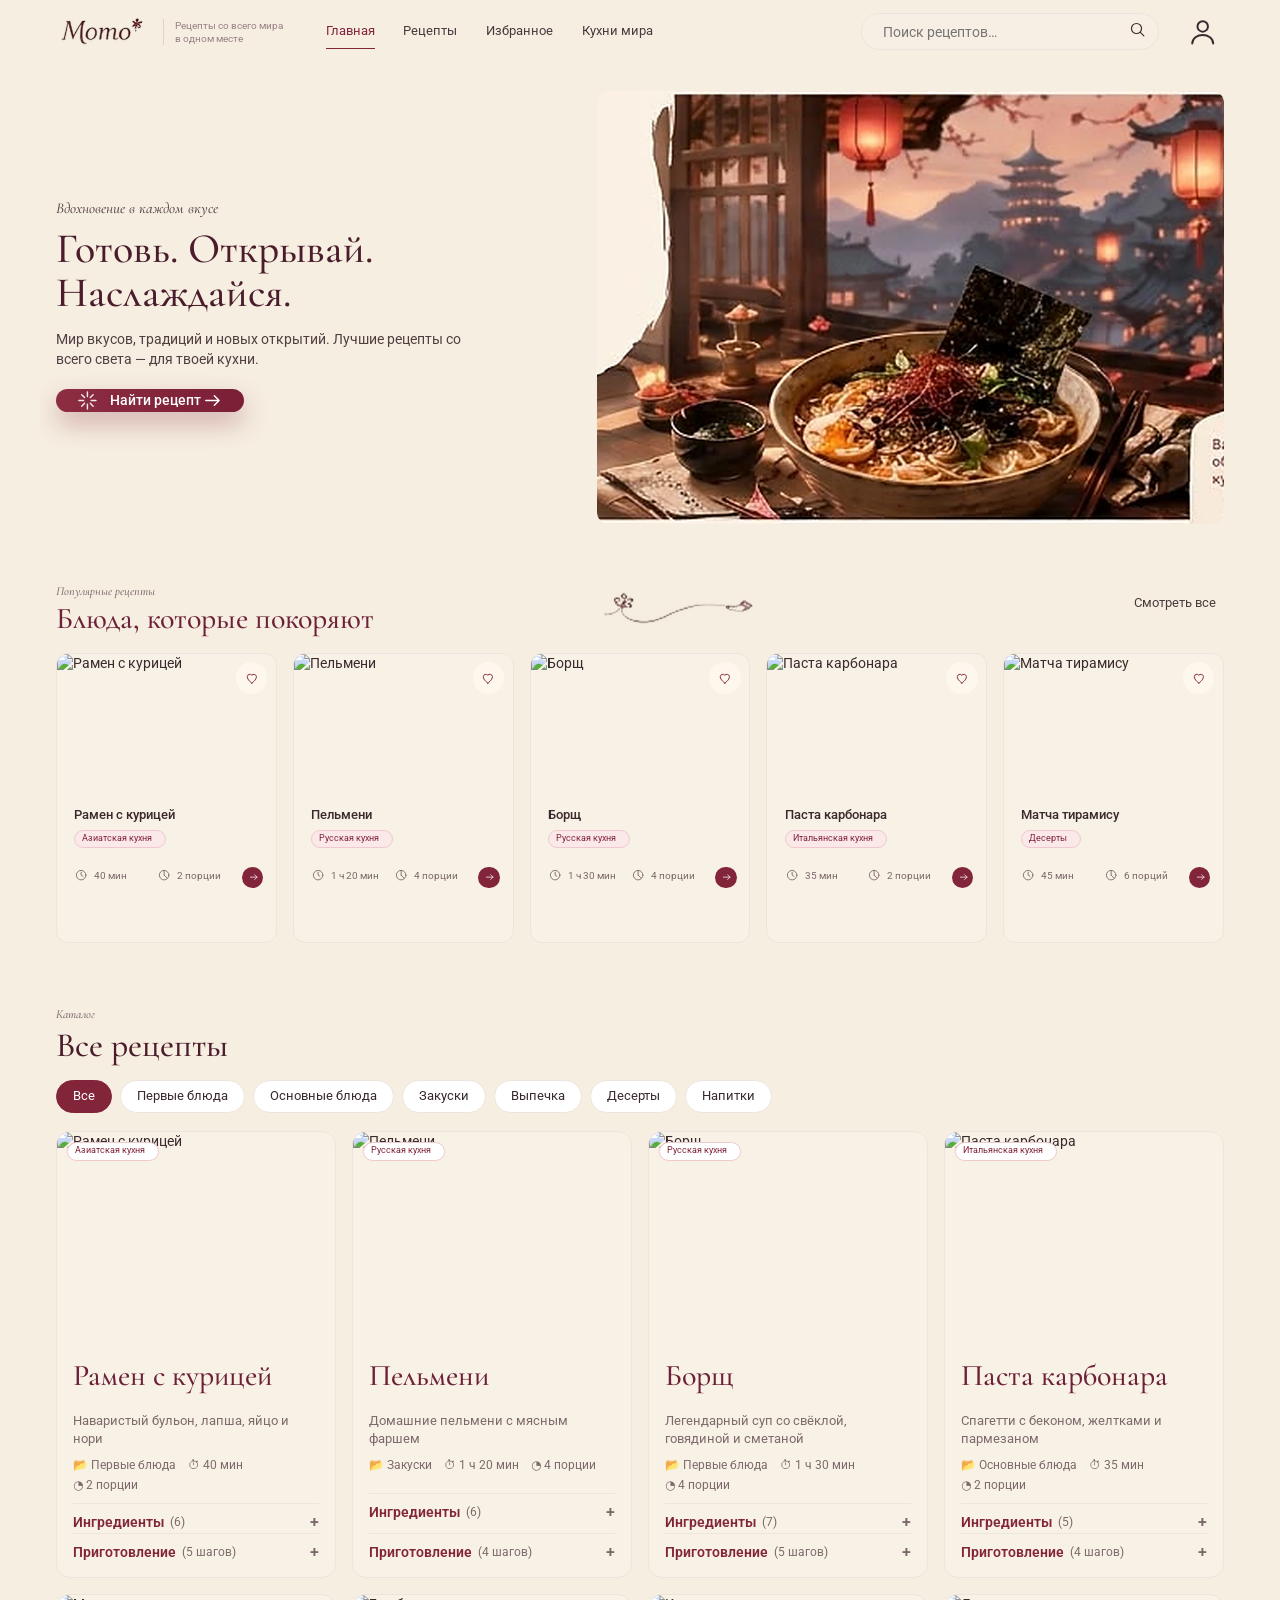
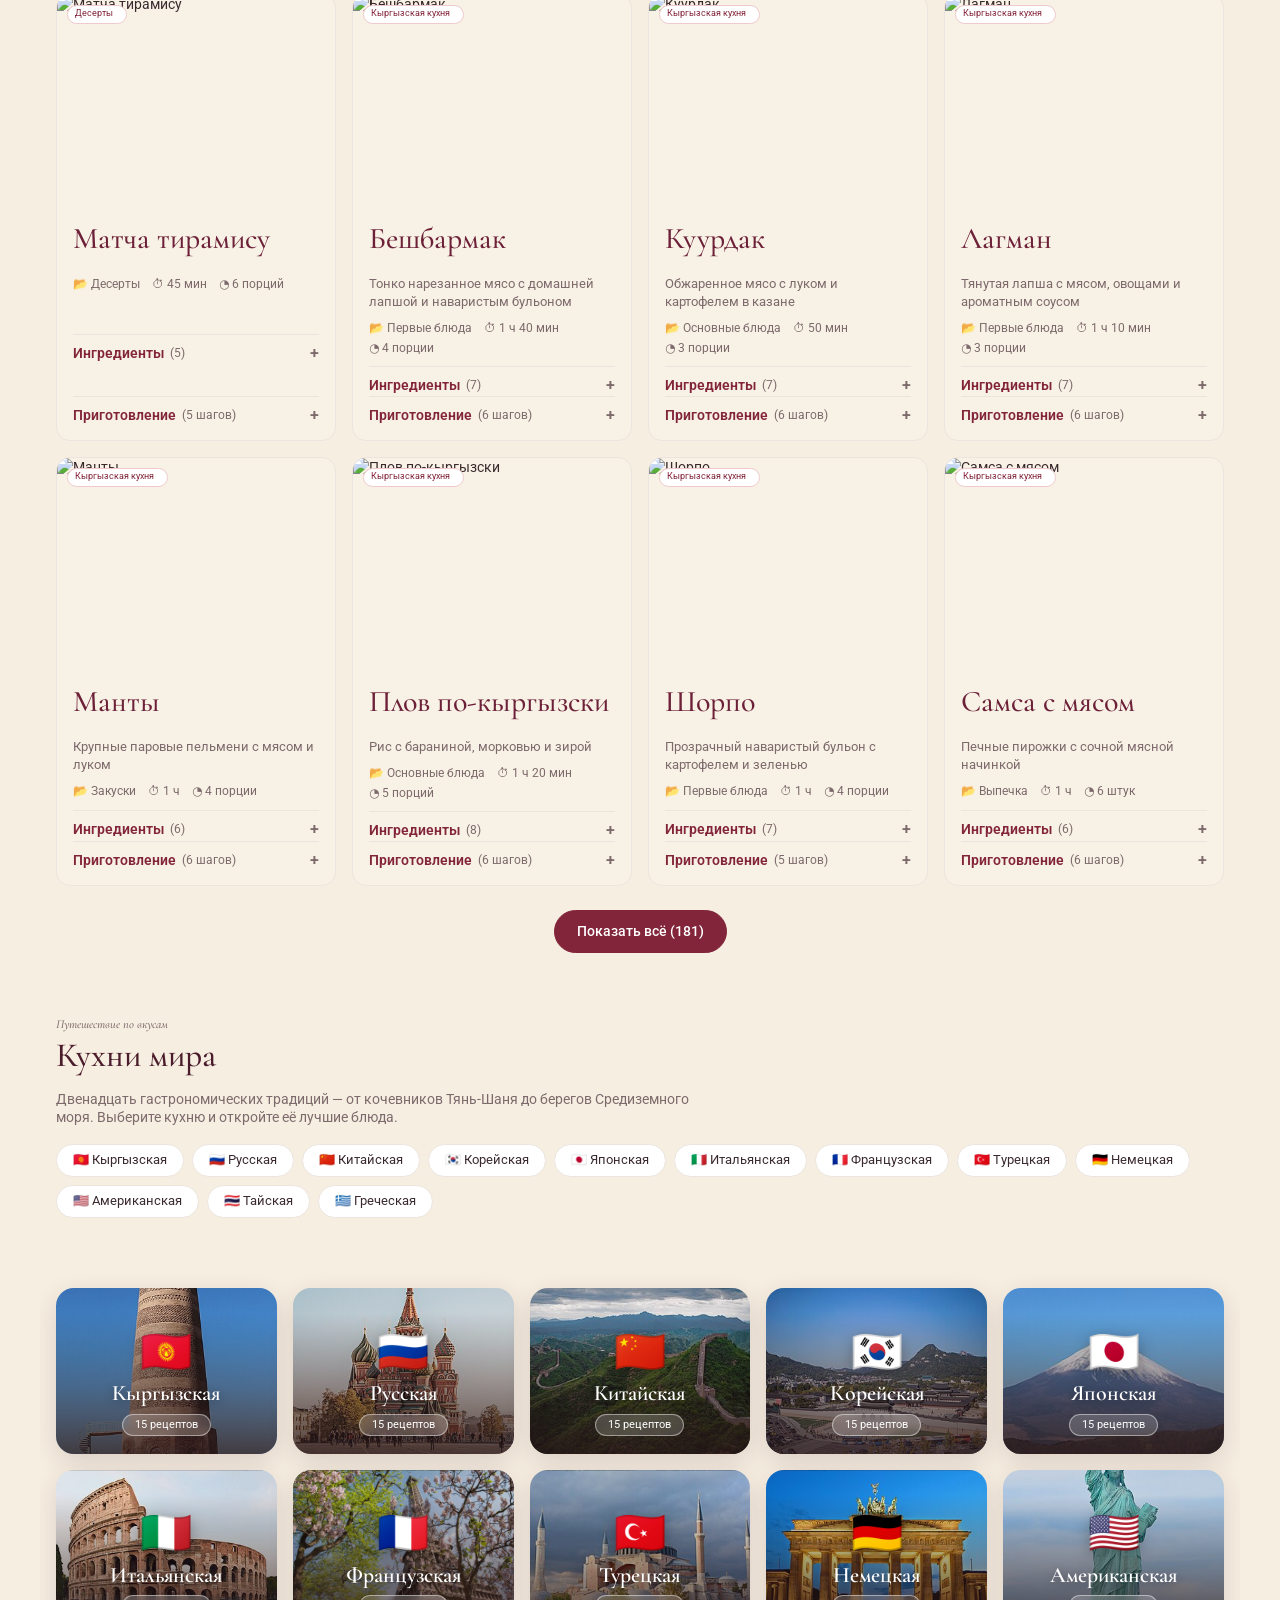
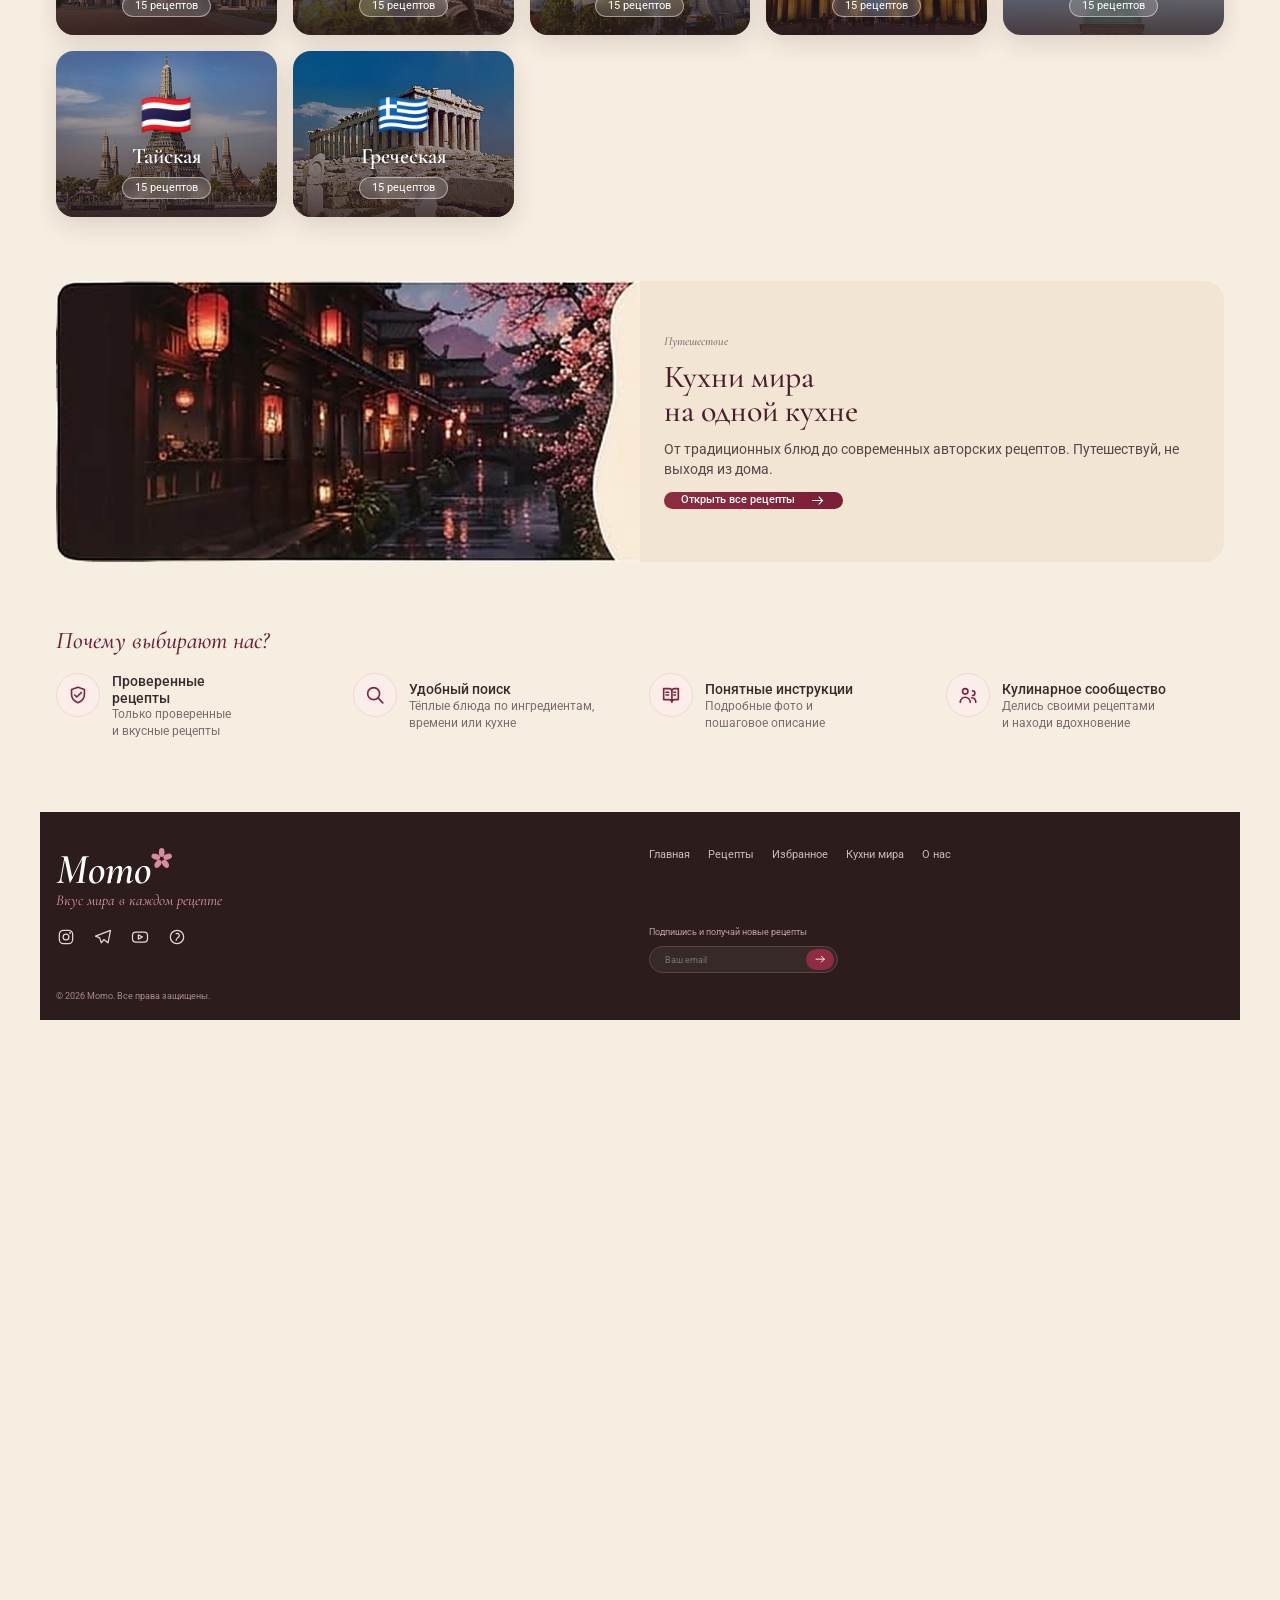
==== cuisines.html @ ef30bf8c "Clean site files to root" ====
<!DOCTYPE html>
<html lang="ru">
<head>
<meta charset="UTF-8">
<meta http-equiv="refresh" content="0;url=index.html#cuisines">
<title>Кухни мира — Momo</title>
</head>
<body><a href="index.html#cuisines">Перейти к кухням мира</a></body>
</html>
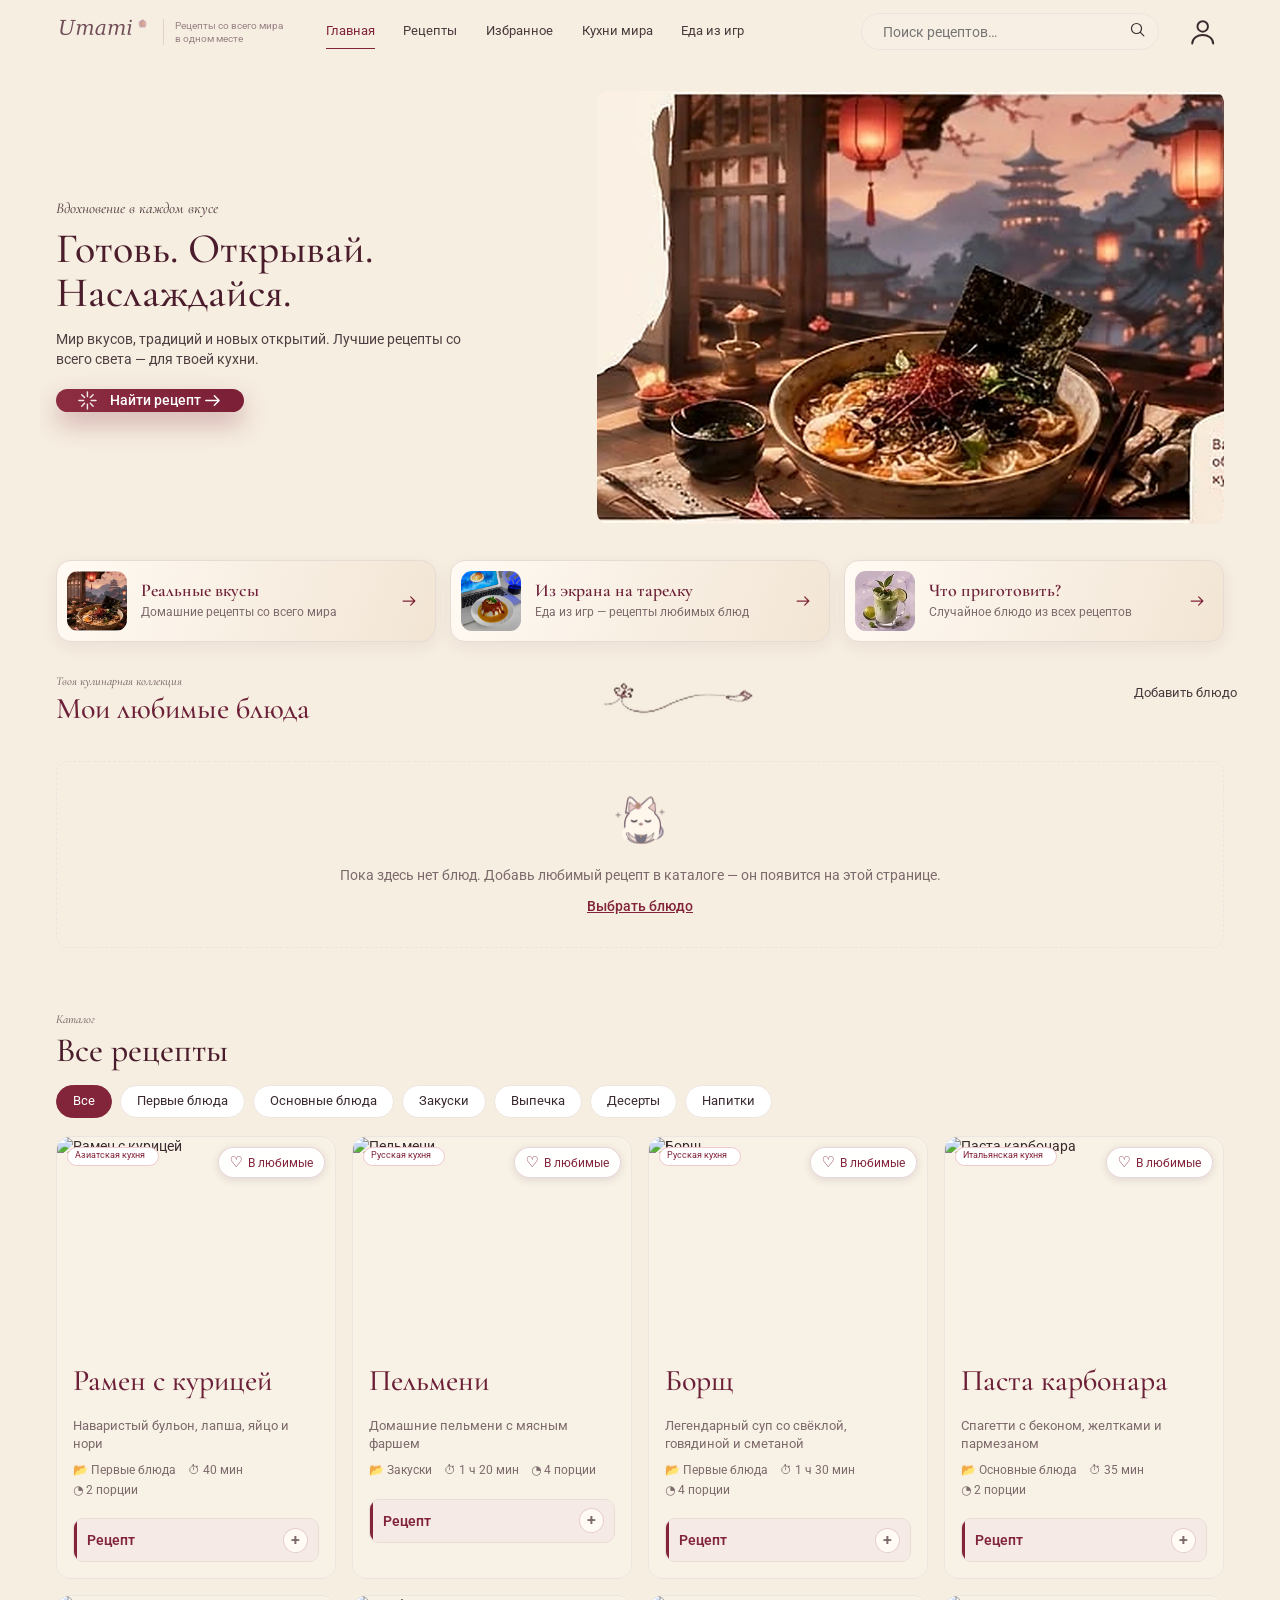
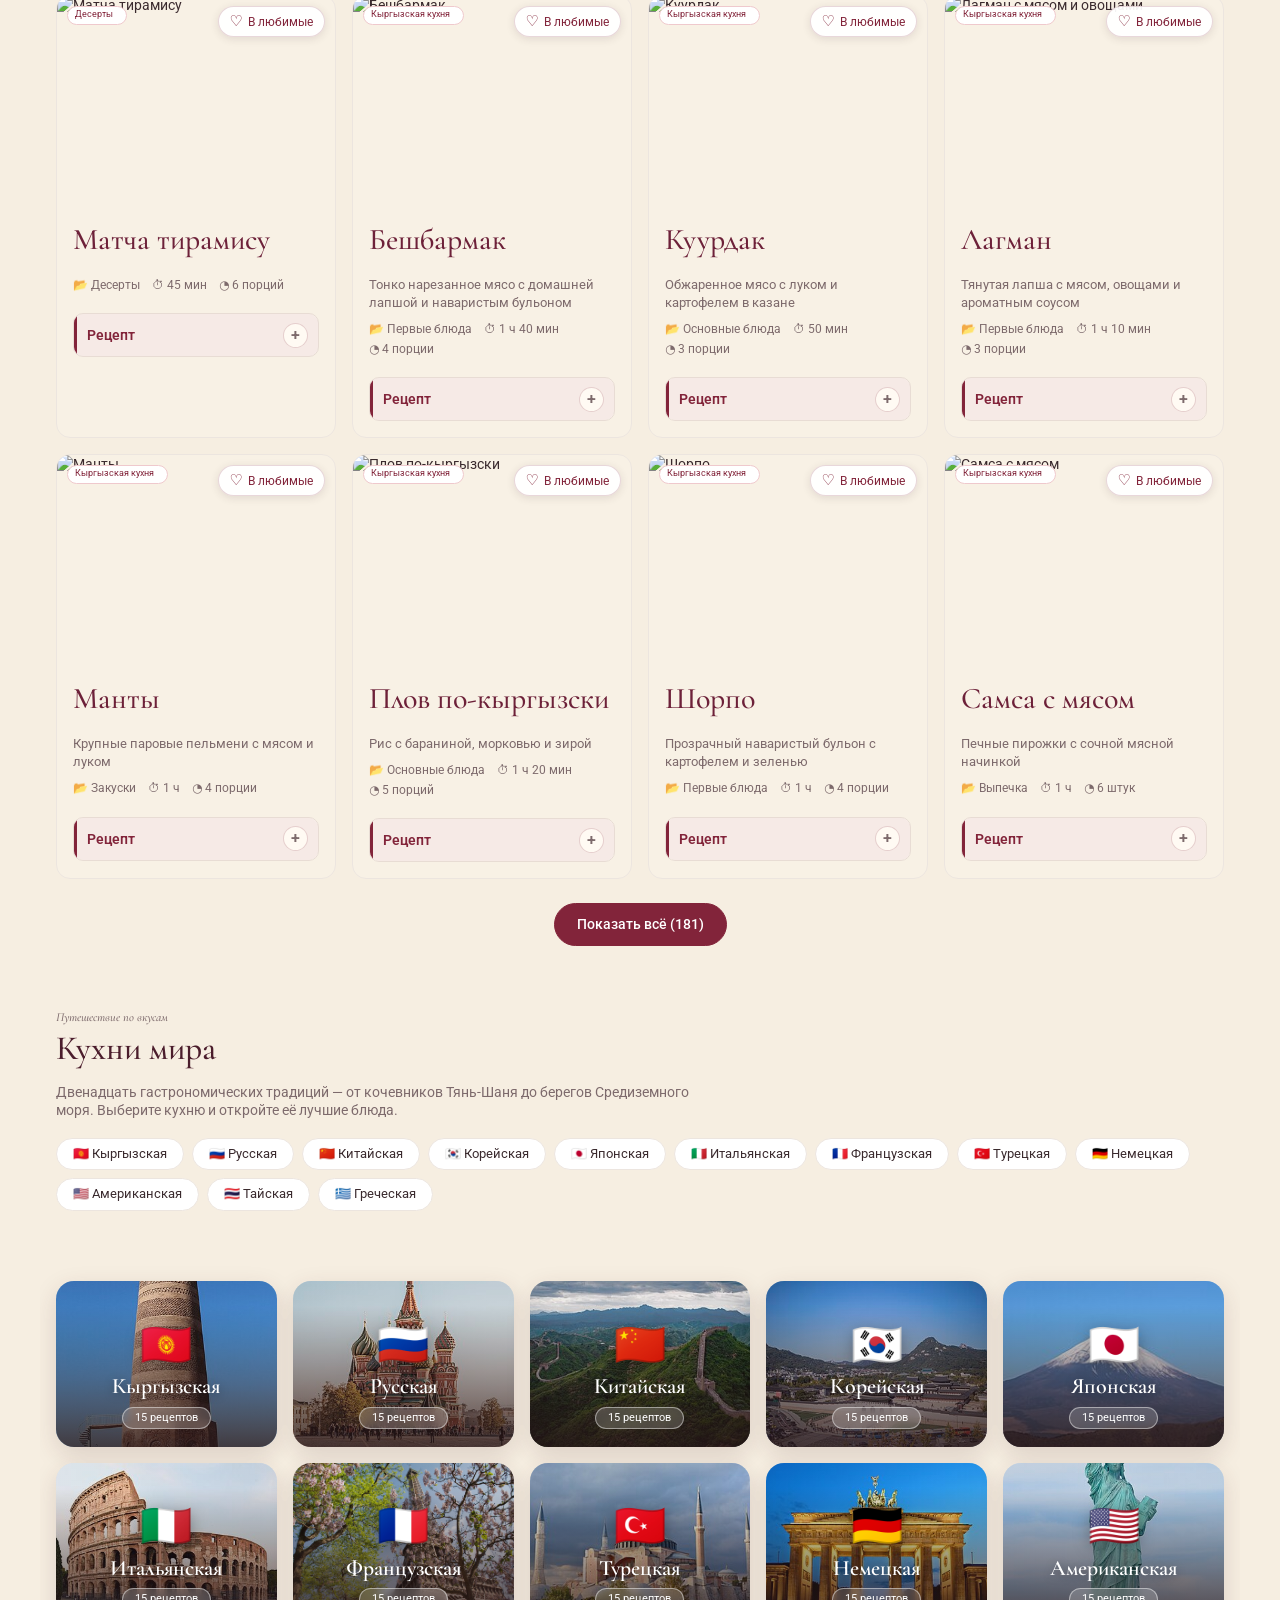
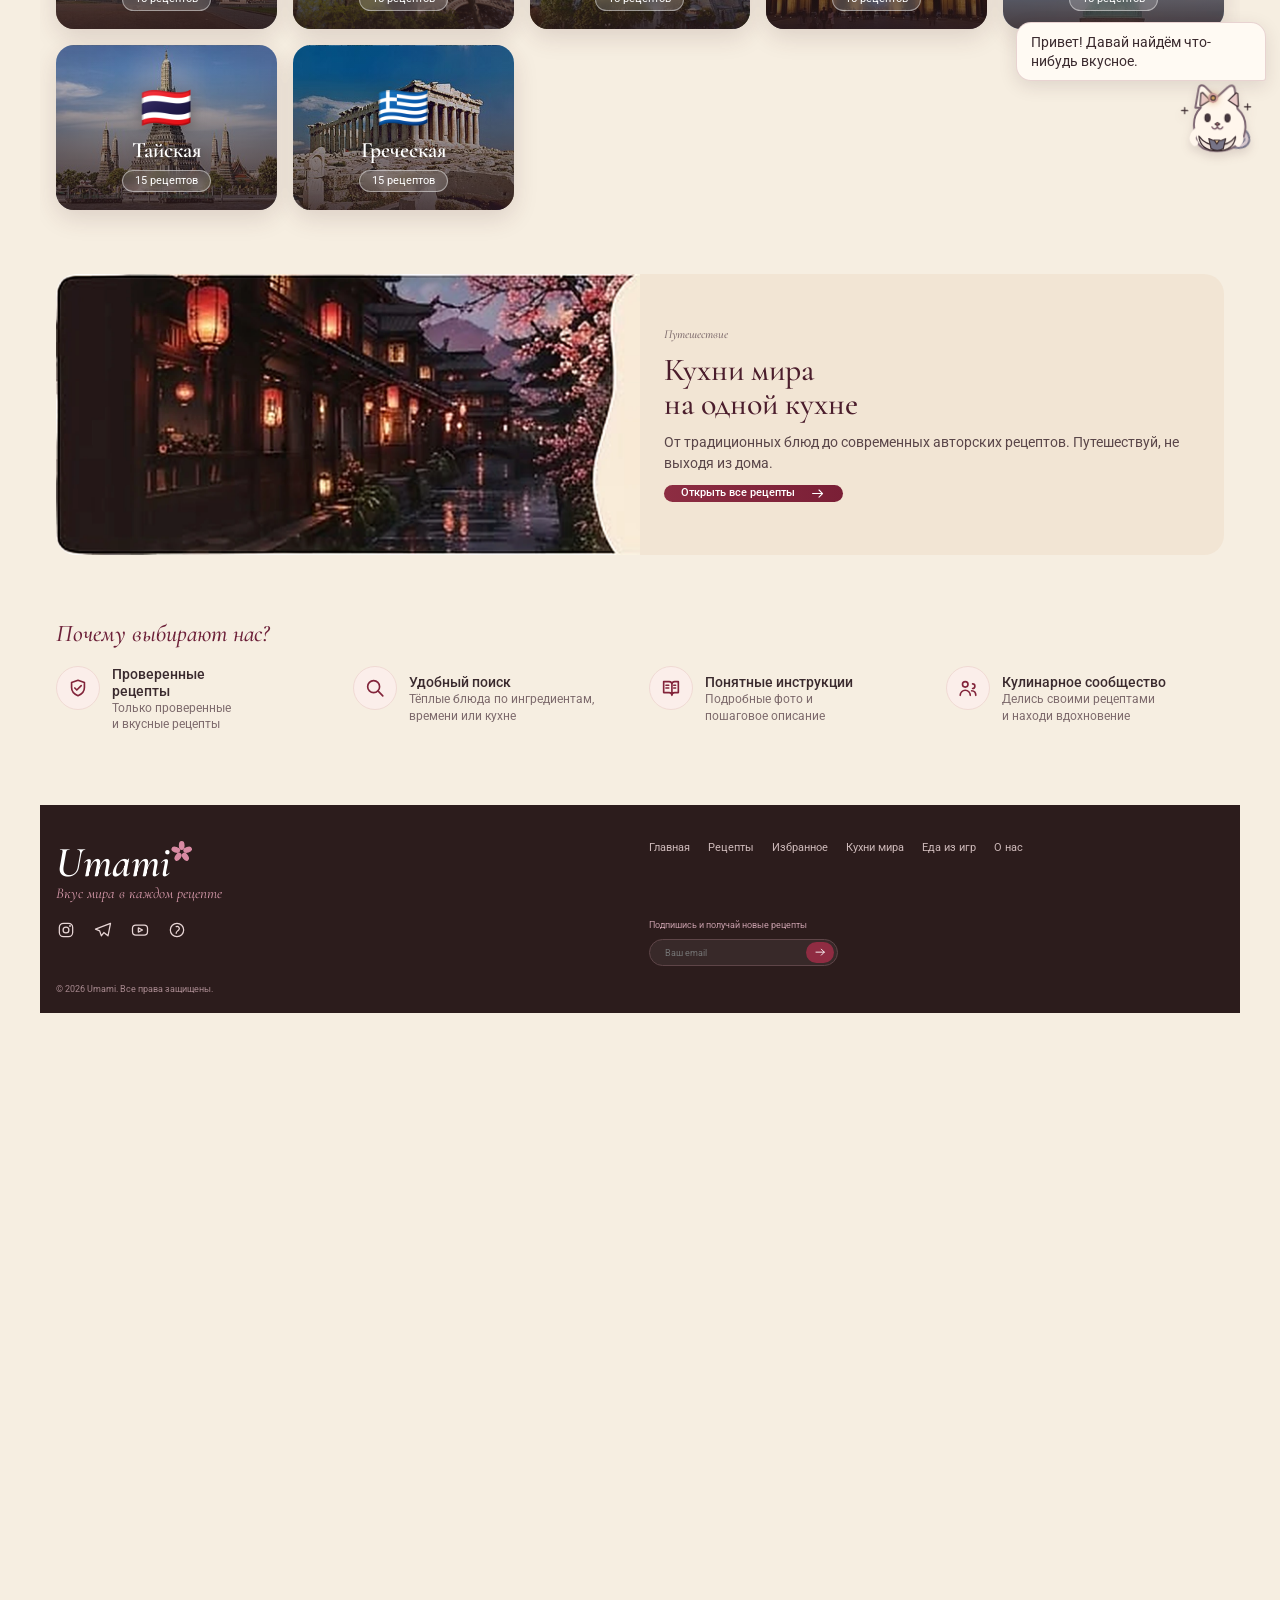
==== commit e98522a0: "rename" ====
--- a/cuisines.html
+++ b/cuisines.html
@@ -3,7 +3,7 @@
 <head>
 <meta charset="UTF-8">
 <meta http-equiv="refresh" content="0;url=index.html#cuisines">
-<title>Кухни мира — Momo</title>
+<title>Кухни мира — Umami</title>
 </head>
 <body><a href="index.html#cuisines">Перейти к кухням мира</a></body>
 </html>
